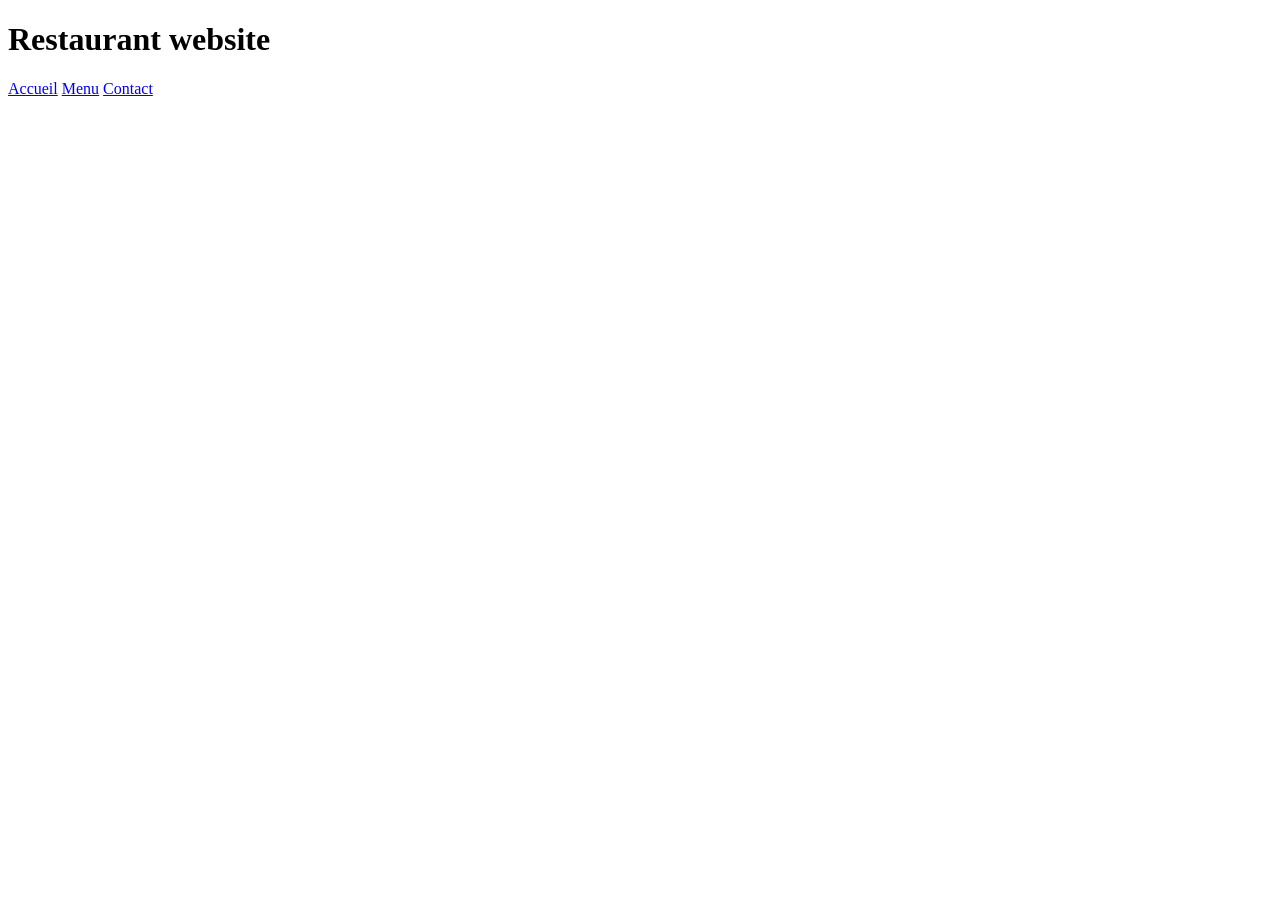
==== index.html @ 5c277ee3 "website base" ====
<!DOCTYPE html>
<html lang="en">
<head>
    <meta charset="UTF-8">
    <meta name="viewport" content="width=device-width, initial-scale=1.0">
    <title>Restaurant</title>
    <link rel="stylesheet" href="style.css">
</head>
<body>
    <h1>Restaurant website</h1>

    <nav>
        <a href="index.html" class="btn">Accueil</a>
        <a href="menu.html" class="btn">Menu</a>
        <a href="contact.html" class="btn">Contact</a>
    </nav>
</body>
</html>
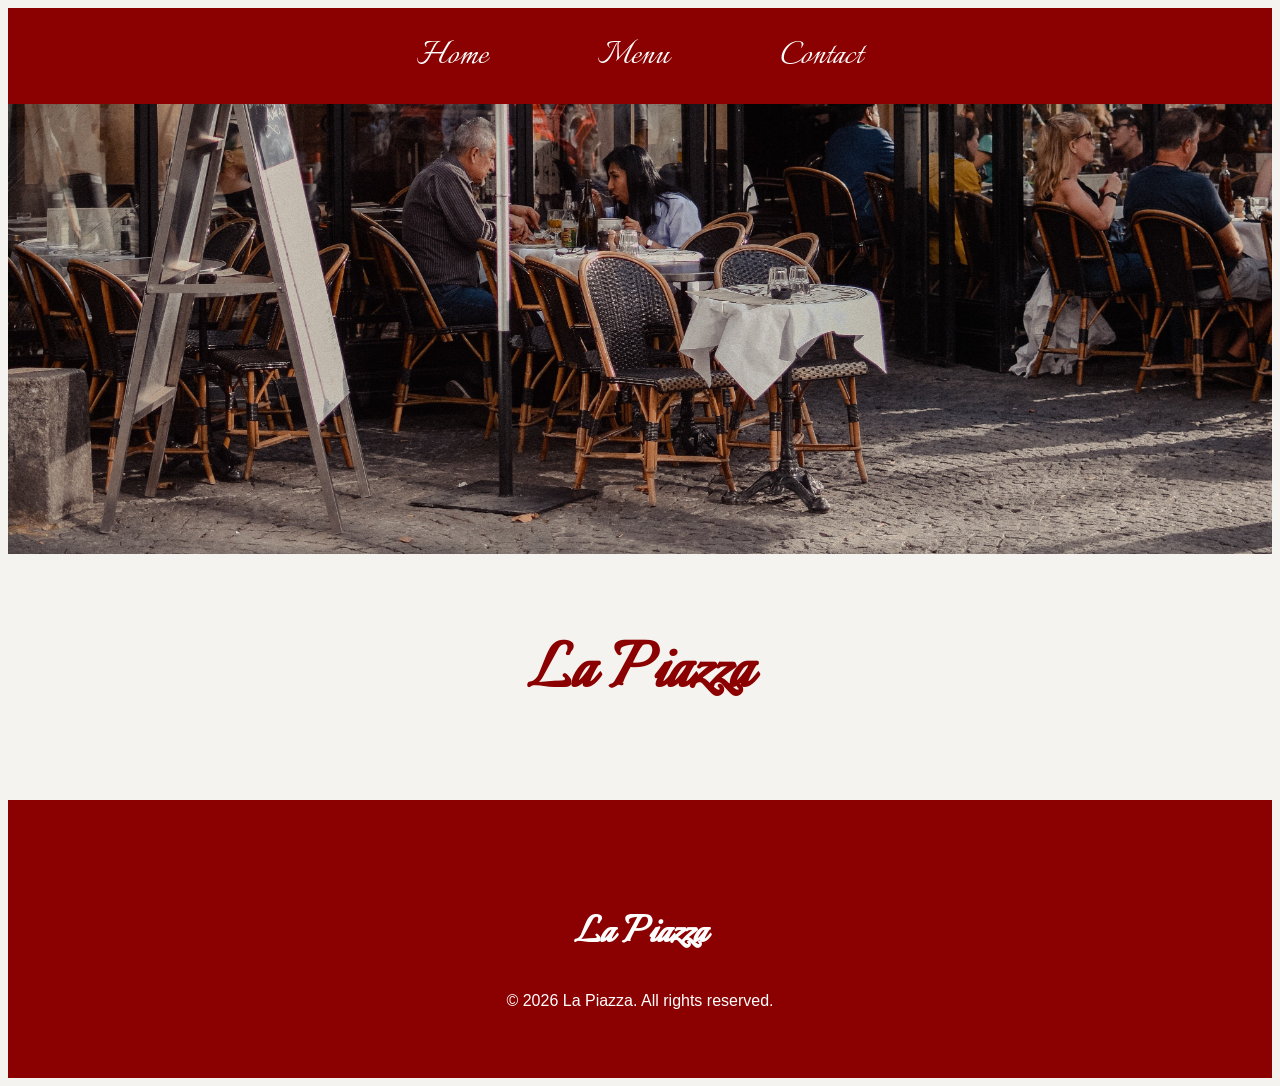
==== commit 50bb7bcb: "Created Menu page" ====
--- a/index.html
+++ b/index.html
@@ -1,18 +1,40 @@
 <!DOCTYPE html>
 <html lang="en">
+
 <head>
     <meta charset="UTF-8">
     <meta name="viewport" content="width=device-width, initial-scale=1.0">
     <title>Restaurant</title>
     <link rel="stylesheet" href="style.css">
 </head>
+
 <body>
-    <h1>Restaurant website</h1>
 
-    <nav>
-        <a href="index.html" class="btn">Accueil</a>
-        <a href="menu.html" class="btn">Menu</a>
-        <a href="contact.html" class="btn">Contact</a>
-    </nav>
+    <header>
+
+        <nav>
+            <a href="index.html" class="btn">Home</a>
+            <a href="menu.html" class="btn">Menu</a>
+            <a href="contact.html" class="btn">Contact</a>
+        </nav>
+
+        <div class=" hero hero-home"></div>
+
+    </header>
+
+    <main>
+
+        <h1>La Piazza</h1>
+
+    </main>
+
+    <footer>
+
+        <h3>La Piazza</h3>
+        <p>© 2026 La Piazza. All rights reserved.</p>
+
+    </footer>
+
 </body>
+
 </html>
--- a/style.css
+++ b/style.css
@@ -0,0 +1,178 @@
+@import url('https://fonts.googleapis.com/css2?family=Italianno&display=swap');
+@import url('https://fonts.googleapis.com/css2?family=Cormorant+Garamond:wght@400;500&display=swap');
+
+* {
+    box-sizing: border-box;
+}
+
+body {
+    font-family: Arial, sans-serif;
+    background-color: #f5f3ef;
+    color: #333;
+    line-height: 1.6;
+}
+
+footer {
+    background-color: #8b0000;
+    color: white;
+    text-align: center;
+    padding: 3rem 1rem;
+    margin-top: 4rem;
+}
+
+footer h3 {
+    font-family: "Italianno", cursive;
+    font-size: 3rem;
+    margin-bottom: 1rem;
+}
+
+
+/* Navigation */
+
+nav {
+    position: sticky;
+    top: 0;
+    display: flex;
+    justify-content: center;
+    gap: 110px;
+    align-items: center;
+    background-color: #8b0000;
+    padding: 1rem;
+}
+
+nav a {
+    text-decoration: none;
+    color: white;
+    font-family: "Italianno", cursive;
+    font-size: 2.5rem;
+}
+
+nav a:hover {
+    color: #f8d568;
+}
+
+/* Hero Banner */
+
+.hero {
+    height: 450px;
+    background-size: cover;
+    background-position: center;
+}
+
+ .hero-menu {
+    background-image: url(photos/Software\ Engineering/Menu.jpg);
+ }
+
+ .hero-contact {
+    background-image: url(photos/Software\ Engineering/Contact.jpg);
+ }
+
+ .hero-home {
+    background-image: url(photos/Software\ Engineering/Home.jpg);
+ }
+
+
+/* Main Content */
+
+main {
+    max-width: 1100px;
+    margin: 2rem auto;
+    padding: 0 1rem;
+}
+
+h1 {
+    font-family: "Italianno", cursive;
+    text-align: center;
+    font-size: 5rem;
+    color: #8b0000;
+    margin-bottom: 2rem;
+}
+
+h2 {
+    font-family: "Italianno", cursive;
+    font-size: 3rem;
+    color: #8b0000;
+    margin-bottom: 1rem;
+    border-bottom: 2px solid #8b0000;
+    padding-bottom: 0.5rem;
+}
+
+h3 {
+    font-family: "Cormorant Garamond", serif;
+    font-size: 1.6rem;
+}
+
+/* Menu */
+
+.menu-category {
+    margin-bottom: 3rem;
+}
+
+.menu-content {
+    flex: 1;
+}
+
+.menu-header {
+    display: flex;
+    justify-content: space-between;
+    align-items: center;
+    margin-bottom: .5rem;
+}
+
+.menu-item {
+    display: flex;
+    justify-content: space-between;
+    align-items: center;
+    gap: 2rem;
+    background-color: white;
+    padding: 1rem;
+    border-radius: 10px;
+    margin-bottom: 1rem;
+    box-shadow: 0 2px 8px rgba(0, 0, 0, 0.1);
+}
+
+.menu-item:hover {
+    transform: translateY(-2px);
+    transition: 0.2s;
+}
+
+.price {
+    color: #8b0000;
+    font-weight: bold;
+    font-size: 1.5rem;
+    margin-left: 2.2rem;
+}
+
+.menu-item img {
+    width: 220px;
+    height: 150px;
+    object-fit: cover;
+    border-radius: 10px;
+}
+
+/* Mobile */
+
+@media (max-width: 768px) {
+
+    nav {
+        flex-wrap: wrap;
+        gap: 1rem;
+    }
+
+    .hero {
+        height: 250px;
+    }
+
+    h1 {
+        font-size: 2.2rem;
+    }
+
+    .menu-item {
+        flex-direction: column;
+    }
+
+    .menu-item img {
+        width: 100%;
+        height: 220px;
+    }
+}
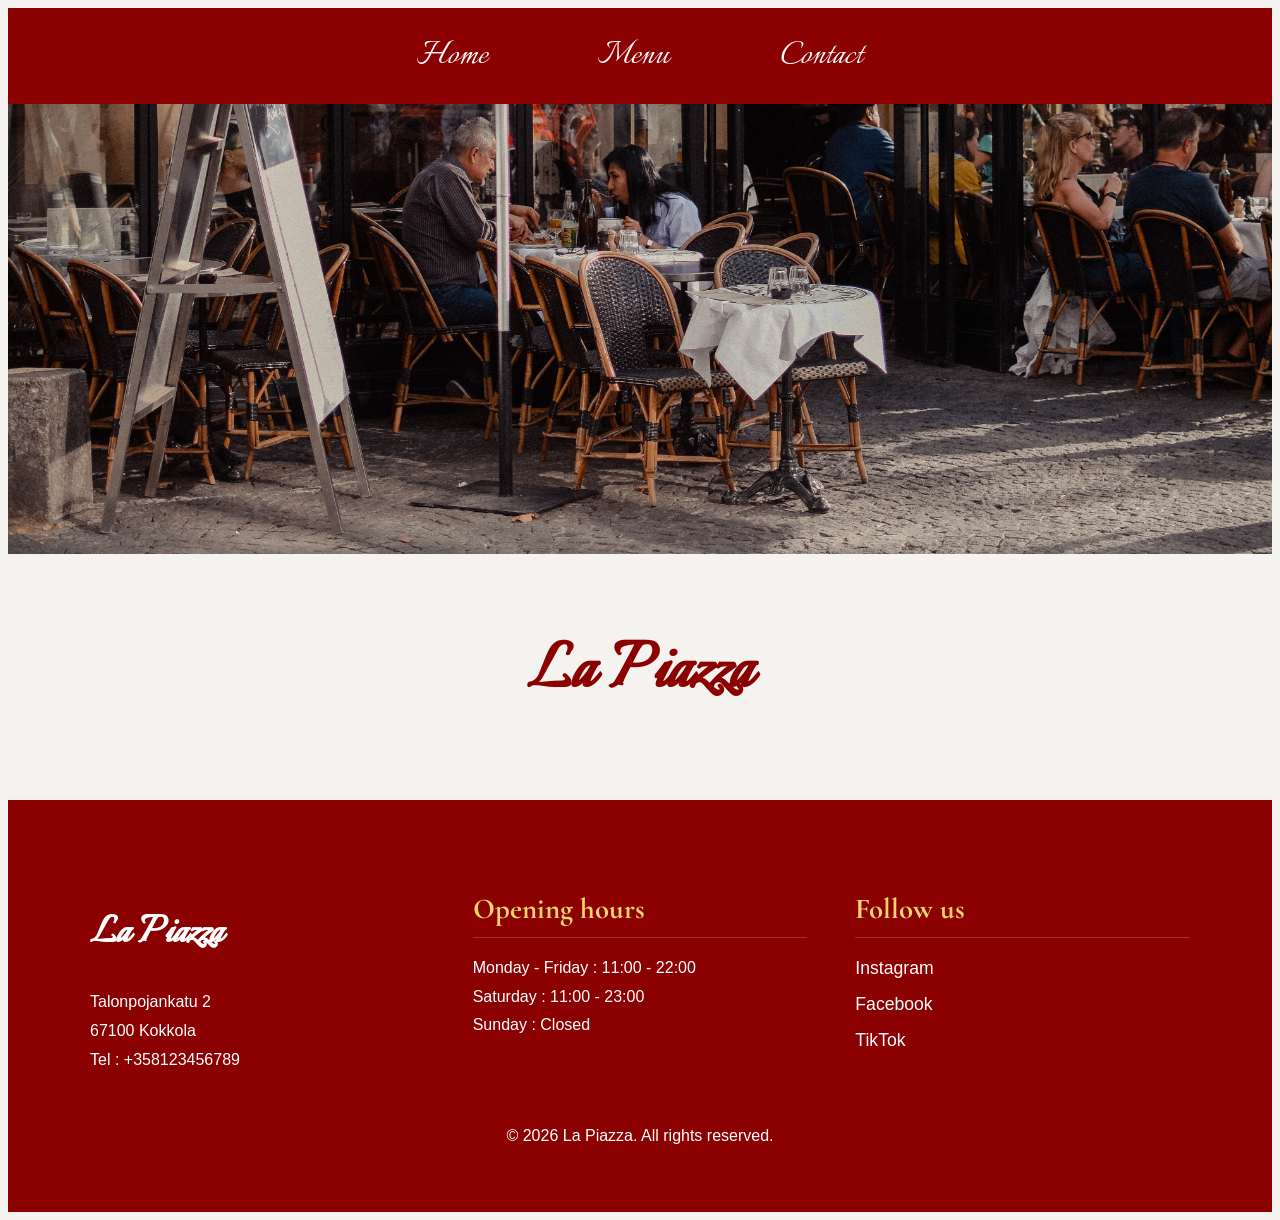
==== commit d8e1b437: "Restaurant 57" ====
--- a/index.html
+++ b/index.html
@@ -29,10 +29,38 @@
     </main>
 
     <footer>
+        <div class="footer-container">
+            
+            <div class="footer-section">
+                <h3>La Piazza</h3>
+                <p>
+                    Talonpojankatu 2<br>
+                    67100 Kokkola<br>
+                    Tel : <a href="tel:+358123456789">+358123456789</a>
+                </p>
+            </div>
 
-        <h3>La Piazza</h3>
-        <p>© 2026 La Piazza. All rights reserved.</p>
+            <div class="footer-section">
+                <h4>Opening hours</h4>
+                <ul>
+                    <li>Monday - Friday : 11:00 - 22:00</li>
+                    <li>Saturday : 11:00 - 23:00</li>
+                    <li>Sunday : Closed</li>
+                </ul>
+            </div>
 
+            <div class="footer-section">
+                <h4>Follow us</h4>
+                <div class="social-links">
+                    <a href="https://instagram.com" target="_blank" rel="noopener noreferrer">Instagram</a>
+                    <a href="https://facebook.com" target="_blank" rel="noopener noreferrer">Facebook</a>
+                    <a href="https://tiktok.com" target="_blank" rel="noopener noreferrer">TikTok</a>
+                </div>
+            </div>
+
+        </div>
+
+        <p class="copyright">© 2026 La Piazza. All rights reserved.</p>
     </footer>
 
 </body>
--- a/style.css
+++ b/style.css
@@ -175,4 +175,68 @@
         width: 100%;
         height: 220px;
     }
+}
+
+.footer-container {
+    display: flex;
+    justify-content: space-around;
+    flex-wrap: wrap;
+    gap: 3rem;
+    max-width: 1100px;
+    margin: 0 auto 2rem;
+    text-align: left;
+}
+
+.footer-section {
+    flex: 1;
+    min-width: 250px;
+}
+
+.footer-section h4 {
+    font-family: "Cormorant Garamond", serif;
+    font-size: 1.8rem;
+    color: #f8d568; /* Rappel de la couleur de survol du menu */
+    margin-bottom: 1rem;
+    border-bottom: 1px solid rgba(255, 255, 255, 0.2);
+    padding-bottom: 0.3rem;
+}
+
+.footer-section p {
+    font-style: normal;
+    font-family: Arial, sans-serif;
+    line-height: 1.8;
+}
+
+.footer-section p a {
+    color: white;
+    text-decoration: none;
+}
+
+.footer-section p a:hover {
+    color: #f8d568;
+    text-decoration: underline;
+}
+
+.footer-section ul {
+    list-style: none;
+    padding: 0;
+    line-height: 1.8;
+}
+
+.social-links {
+    display: flex;
+    flex-direction: column;
+    gap: 0.5rem;
+}
+
+.social-links a {
+    color: white;
+    text-decoration: none;
+    font-size: 1.1rem;
+    transition: color 0.2s;
+}
+
+.social-links a:hover {
+    color: #f8d568;
+    padding-left: 5px;
 }
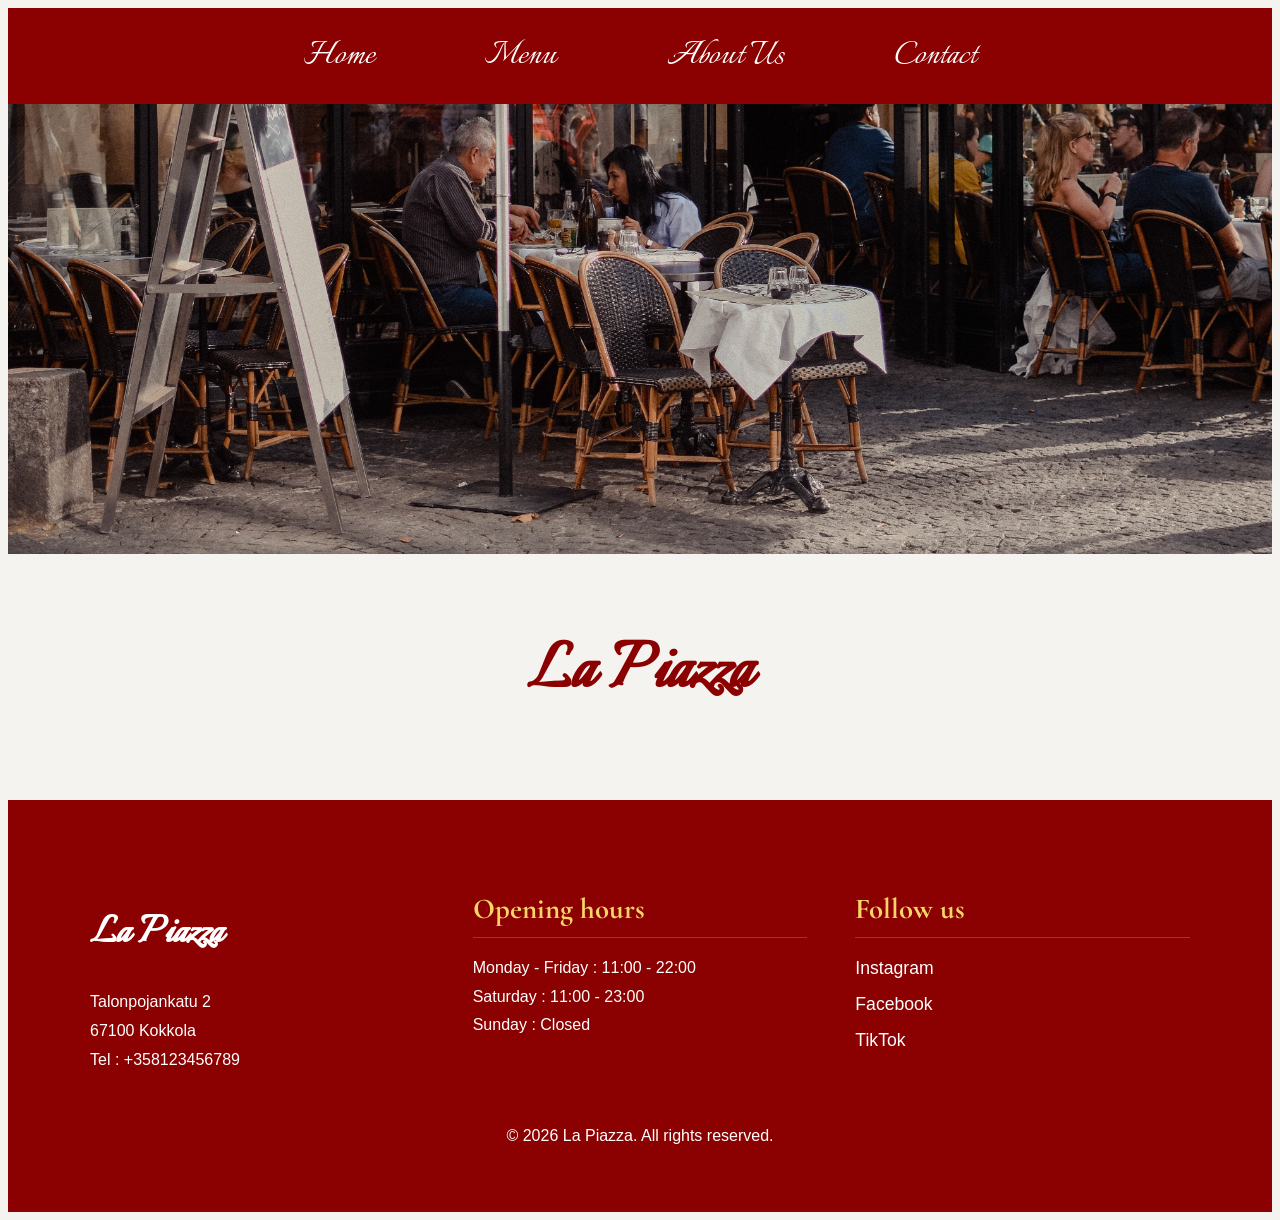
==== commit 783700ff: "about us" ====
--- a/index.html
+++ b/index.html
@@ -15,6 +15,7 @@
         <nav>
             <a href="index.html" class="btn">Home</a>
             <a href="menu.html" class="btn">Menu</a>
+            <a href="aboutus.html" class="btn">About Us</a>
             <a href="contact.html" class="btn">Contact</a>
         </nav>
 
--- a/style.css
+++ b/style.css
@@ -239,4 +239,95 @@
 .social-links a:hover {
     color: #f8d568;
     padding-left: 5px;
+}
+
+.hero-about {
+    background-image: url(photos/Software\ Engineering/Home.jpg);
+}
+
+.about-section {
+    margin-bottom: 3rem;
+}
+
+.about-card {
+    display: flex;
+    justify-content: space-between;
+    align-items: center;
+    gap: 2rem;
+    background-color: white;
+    padding: 1.5rem;
+    border-radius: 10px;
+    box-shadow: 0 2px 8px rgba(0, 0, 0, 0.1);
+}
+
+.about-card.reverse {
+    flex-direction: row-reverse;
+}
+
+.about-text {
+    flex: 1;
+}
+
+.about-text h3 {
+    color: #8b0000;
+    margin-bottom: 0.75rem;
+}
+
+.about-text p {
+    margin-bottom: 1rem;
+}
+
+.about-text p:last-child {
+    margin-bottom: 0;
+}
+
+.about-card img {
+    width: 340px;
+    height: 230px;
+    object-fit: cover;
+    border-radius: 10px;
+}
+
+/* Services Grid */
+
+.services-grid {
+    display: grid;
+    grid-template-columns: repeat(2, 1fr);
+    gap: 1.5rem;
+}
+
+.service-card {
+    background-color: white;
+    padding: 1.5rem;
+    border-radius: 10px;
+    border-top: 4px solid #8b0000;
+    box-shadow: 0 2px 8px rgba(0, 0, 0, 0.1);
+    transition: transform 0.2s;
+}
+
+.service-card:hover {
+    transform: translateY(-2px);
+}
+
+.service-card h3 {
+    color: #8b0000;
+    margin-bottom: 0.5rem;
+}
+
+/* Mobile adjustments for About Us */
+
+@media (max-width: 768px) {
+    .about-card,
+    .about-card.reverse {
+        flex-direction: column;
+    }
+
+    .about-card img {
+        width: 100%;
+        height: 220px;
+    }
+
+    .services-grid {
+        grid-template-columns: 1fr;
+    }
 }
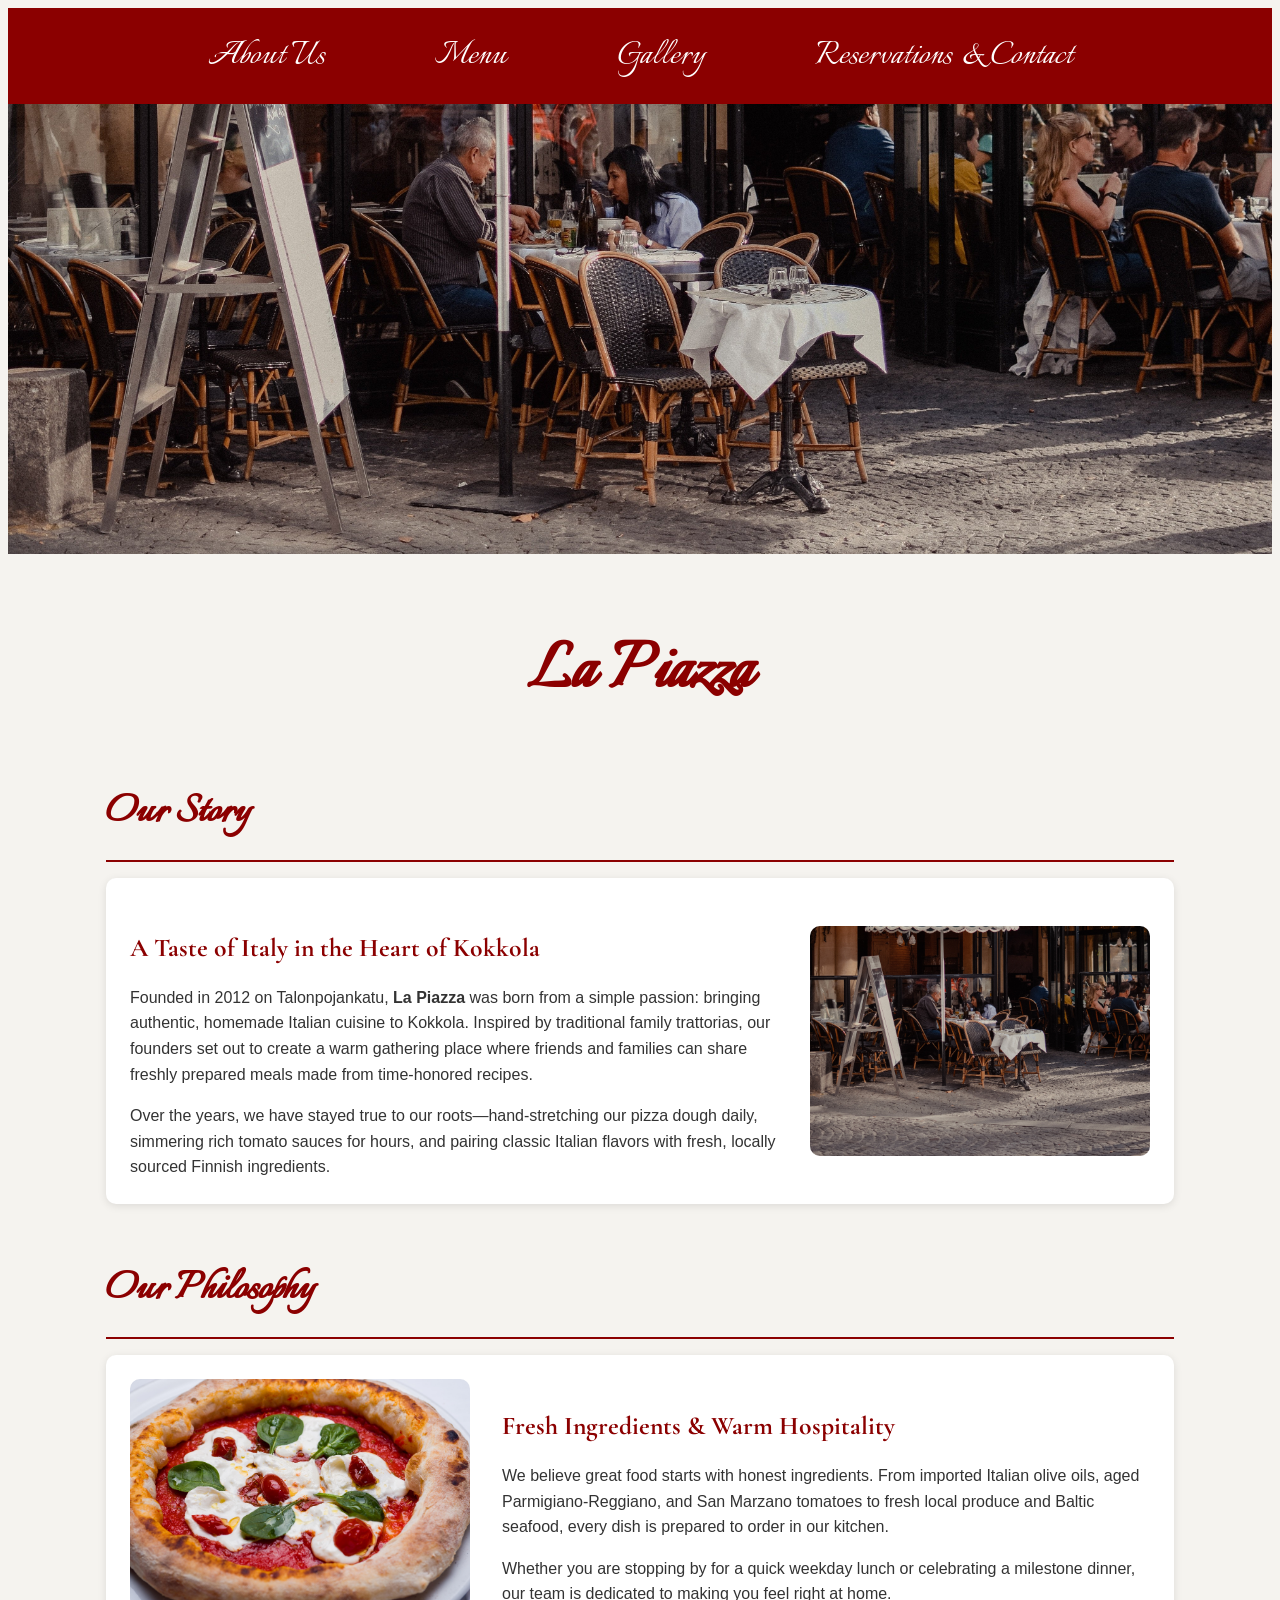
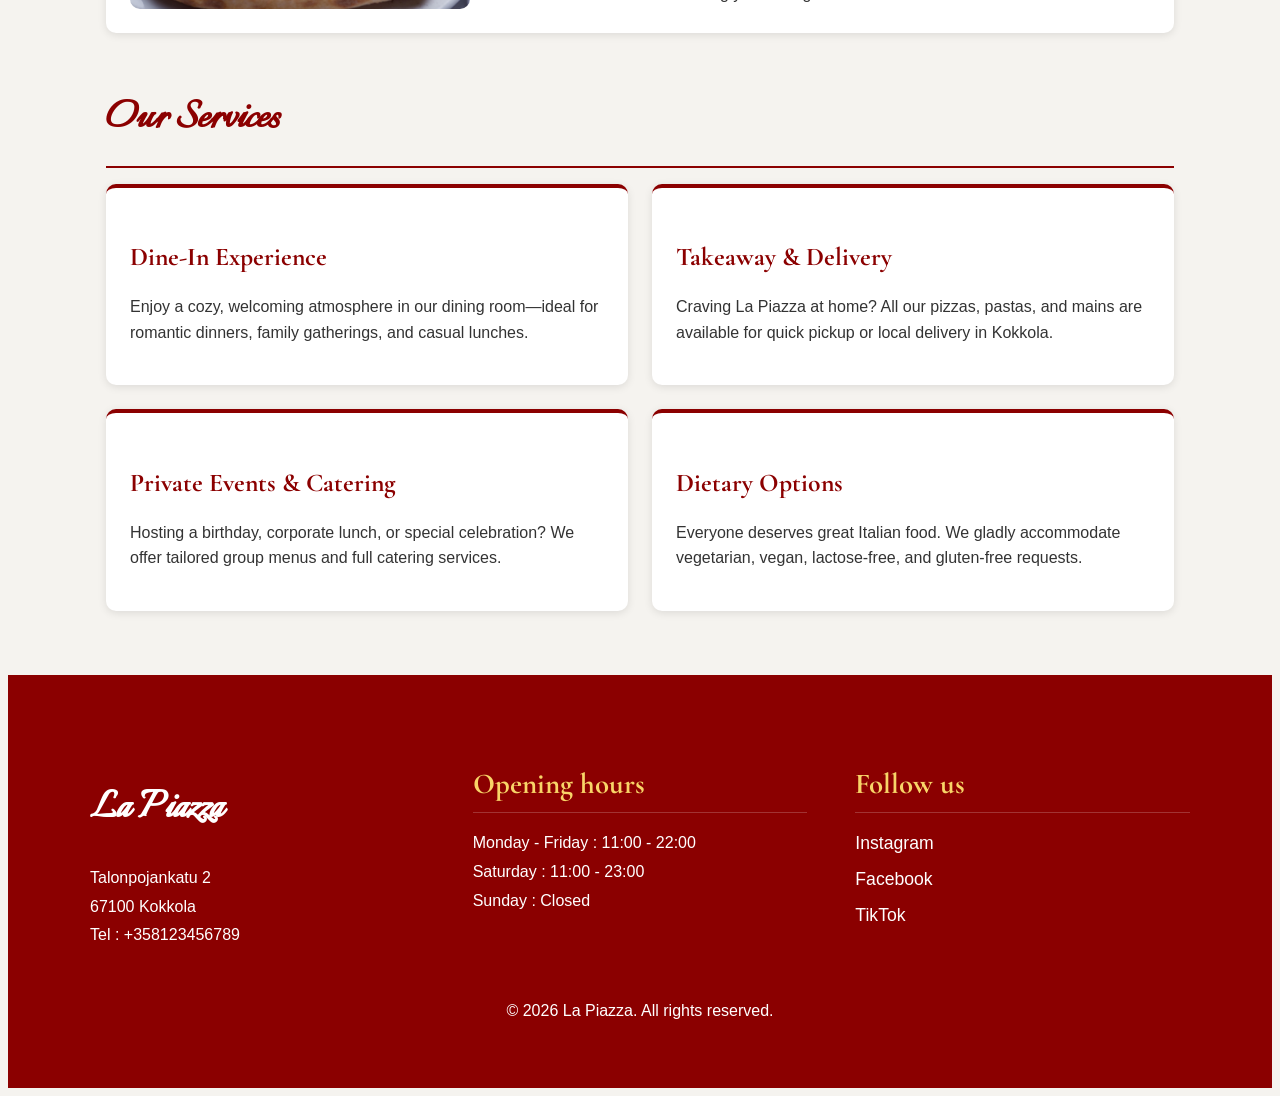
==== commit 9c45f066: "Added table reservation" ====
--- a/index.html
+++ b/index.html
@@ -4,7 +4,7 @@
 <head>
     <meta charset="UTF-8">
     <meta name="viewport" content="width=device-width, initial-scale=1.0">
-    <title>Restaurant</title>
+    <title>La Piazza</title>
     <link rel="stylesheet" href="style.css">
 </head>
 
@@ -13,13 +13,13 @@
     <header>
 
         <nav>
-            <a href="index.html" class="btn">Home</a>
+            <a href="index.html" class="btn">About Us</a>
             <a href="menu.html" class="btn">Menu</a>
-            <a href="aboutus.html" class="btn">About Us</a>
-            <a href="contact.html" class="btn">Contact</a>
+            <a href="gallery.html" class="btn">Gallery</a>
+            <a href="contact.html" class="btn">Reservations & Contact</a>
         </nav>
 
-        <div class=" hero hero-home"></div>
+        <div class=" hero hero-about"></div>
 
     </header>
 
@@ -27,7 +27,72 @@
 
         <h1>La Piazza</h1>
 
+        <section class="about-section">
+            <h2>Our Story</h2>
+            <div class="about-card">
+                <div class="about-text">
+                    <h3>A Taste of Italy in the Heart of Kokkola</h3>
+                    <p>
+                        Founded in 2012 on Talonpojankatu, <strong>La Piazza</strong> was born from a simple passion: bringing authentic, homemade Italian cuisine to Kokkola. Inspired by traditional family trattorias, our founders set out to create a warm gathering place where friends and families can share freshly prepared meals made from time-honored recipes.
+                    </p>
+                    <p>
+                        Over the years, we have stayed true to our roots—hand-stretching our pizza dough daily, simmering rich tomato sauces for hours, and pairing classic Italian flavors with fresh, locally sourced Finnish ingredients.
+                    </p>
+                </div>
+                <img src="photos/Software Engineering/Home.jpg" alt="Inside La Piazza Restaurant">
+            </div>
+        </section>
+
+        <section class="about-section">
+            <h2>Our Philosophy</h2>
+            <div class="about-card reverse">
+                <div class="about-text">
+                    <h3>Fresh Ingredients &amp; Warm Hospitality</h3>
+                    <p>
+                        We believe great food starts with honest ingredients. From imported Italian olive oils, aged Parmigiano-Reggiano, and San Marzano tomatoes to fresh local produce and Baltic seafood, every dish is prepared to order in our kitchen.
+                    </p>
+                    <p>
+                        Whether you are stopping by for a quick weekday lunch or celebrating a milestone dinner, our team is dedicated to making you feel right at home.
+                    </p>
+                </div>
+                <img src="photos/Software Engineering/PizzaMargherita.jpg" alt="Freshly baked Italian pizza">
+            </div>
+        </section>
+
+        <section class="about-section">
+            <h2>Our Services</h2>
+            <div class="services-grid">
+                <article class="service-card">
+                    <h3>Dine-In Experience</h3>
+                    <p>
+                        Enjoy a cozy, welcoming atmosphere in our dining room—ideal for romantic dinners, family gatherings, and casual lunches.
+                    </p>
+                </article>
+
+                <article class="service-card">
+                    <h3>Takeaway &amp; Delivery</h3>
+                    <p>
+                        Craving La Piazza at home? All our pizzas, pastas, and mains are available for quick pickup or local delivery in Kokkola.
+                    </p>
+                </article>
+
+                <article class="service-card">
+                    <h3>Private Events &amp; Catering</h3>
+                    <p>
+                        Hosting a birthday, corporate lunch, or special celebration? We offer tailored group menus and full catering services.
+                    </p>
+                </article>
+
+                <article class="service-card">
+                    <h3>Dietary Options</h3>
+                    <p>
+                        Everyone deserves great Italian food. We gladly accommodate vegetarian, vegan, lactose-free, and gluten-free requests.
+                    </p>
+                </article>
+            </div>
+        </section>
     </main>
+
 
     <footer>
         <div class="footer-container">
--- a/style.css
+++ b/style.css
@@ -12,22 +12,7 @@
     line-height: 1.6;
 }
 
-footer {
-    background-color: #8b0000;
-    color: white;
-    text-align: center;
-    padding: 3rem 1rem;
-    margin-top: 4rem;
-}
-
-footer h3 {
-    font-family: "Italianno", cursive;
-    font-size: 3rem;
-    margin-bottom: 1rem;
-}
-
-
-/* Navigation */
+/* NAVIGATION */
 
 nav {
     position: sticky;
@@ -51,7 +36,7 @@
     color: #f8d568;
 }
 
-/* Hero Banner */
+/* HERO BANNER */
 
 .hero {
     height: 450px;
@@ -67,12 +52,16 @@
     background-image: url(photos/Software\ Engineering/Contact.jpg);
  }
 
- .hero-home {
+ .hero-about {
     background-image: url(photos/Software\ Engineering/Home.jpg);
- }
-
-
-/* Main Content */
+}
+
+.hero-gallery {
+    background-image: url(photos/Software\ Engineering/Gallery.jpg);
+}
+
+
+/* MAIN CONTENT */
 
 main {
     max-width: 1100px;
@@ -102,7 +91,7 @@
     font-size: 1.6rem;
 }
 
-/* Menu */
+/* MENU */
 
 .menu-category {
     margin-bottom: 3rem;
@@ -150,31 +139,20 @@
     border-radius: 10px;
 }
 
-/* Mobile */
-
-@media (max-width: 768px) {
-
-    nav {
-        flex-wrap: wrap;
-        gap: 1rem;
-    }
-
-    .hero {
-        height: 250px;
-    }
-
-    h1 {
-        font-size: 2.2rem;
-    }
-
-    .menu-item {
-        flex-direction: column;
-    }
-
-    .menu-item img {
-        width: 100%;
-        height: 220px;
-    }
+/* FOOTER */
+
+footer {
+    background-color: #8b0000;
+    color: white;
+    text-align: center;
+    padding: 3rem 1rem;
+    margin-top: 4rem;
+}
+
+footer h3 {
+    font-family: "Italianno", cursive;
+    font-size: 3rem;
+    margin-bottom: 1rem;
 }
 
 .footer-container {
@@ -241,9 +219,7 @@
     padding-left: 5px;
 }
 
-.hero-about {
-    background-image: url(photos/Software\ Engineering/Home.jpg);
-}
+/* ABOUT US*/
 
 .about-section {
     margin-bottom: 3rem;
@@ -288,8 +264,6 @@
     border-radius: 10px;
 }
 
-/* Services Grid */
-
 .services-grid {
     display: grid;
     grid-template-columns: repeat(2, 1fr);
@@ -314,10 +288,94 @@
     margin-bottom: 0.5rem;
 }
 
-/* Mobile adjustments for About Us */
+/* RESERVATION */
+
+.reservation-intro {
+    max-width: 800px;
+    margin: 0 auto 2rem auto;
+    text-align: center;
+}
+
+.reservation-intro p {
+    font-family: "Cormorant Garamond", serif;
+    font-size: 1.5rem;
+    font-weight: 500;
+    font-style: italic;
+}
+
+.reservation-section {
+    max-width: 800px;
+    margin: auto;
+}
+
+.reservation-form {
+display: flex;
+flex-direction: column;
+gap: 1rem;
+background-color: white;
+padding: 2rem;
+border-radius: 10px;
+box-shadow: 0 2px 8px rgba(0,0,0,.1);
+}
+
+.reservation-form label {
+    font-family: "Cormorant Garamond", serif;
+    font-size: 1.4rem;
+    color: #8b0000;
+    font-weight: 500;
+}
+
+.reservation-form input,
+.reservation-form select,
+.reservation-form textarea {
+    padding: .8rem;
+    border: 1px solid #ccc;
+    border-radius: 6px;
+    font-size: 1rem;
+}
+
+.reservation-form button {
+    background-color: #8b0000;
+    color: white;
+    border: none;
+    padding: 1rem;
+    border-radius: 6px;
+    cursor: pointer;
+    font-family: "Cormorant Garamond", serif;
+    font-size: 1.4rem;
+}
+
+.reservation-form button:hover {
+    background-color: #6d0000;
+}
+
+/* MOBILE */
 
 @media (max-width: 768px) {
-    .about-card,
+
+    nav {
+        flex-wrap: wrap;
+        gap: 1rem;
+    }
+
+    .hero {
+        height: 250px;
+    }
+
+    h1 {
+        font-size: 2.2rem;
+    }
+
+    .menu-item {
+        flex-direction: column;
+    }
+
+    .menu-item img {
+        width: 100%;
+        height: 220px;
+    }
+
+      .about-card,
     .about-card.reverse {
         flex-direction: column;
     }
